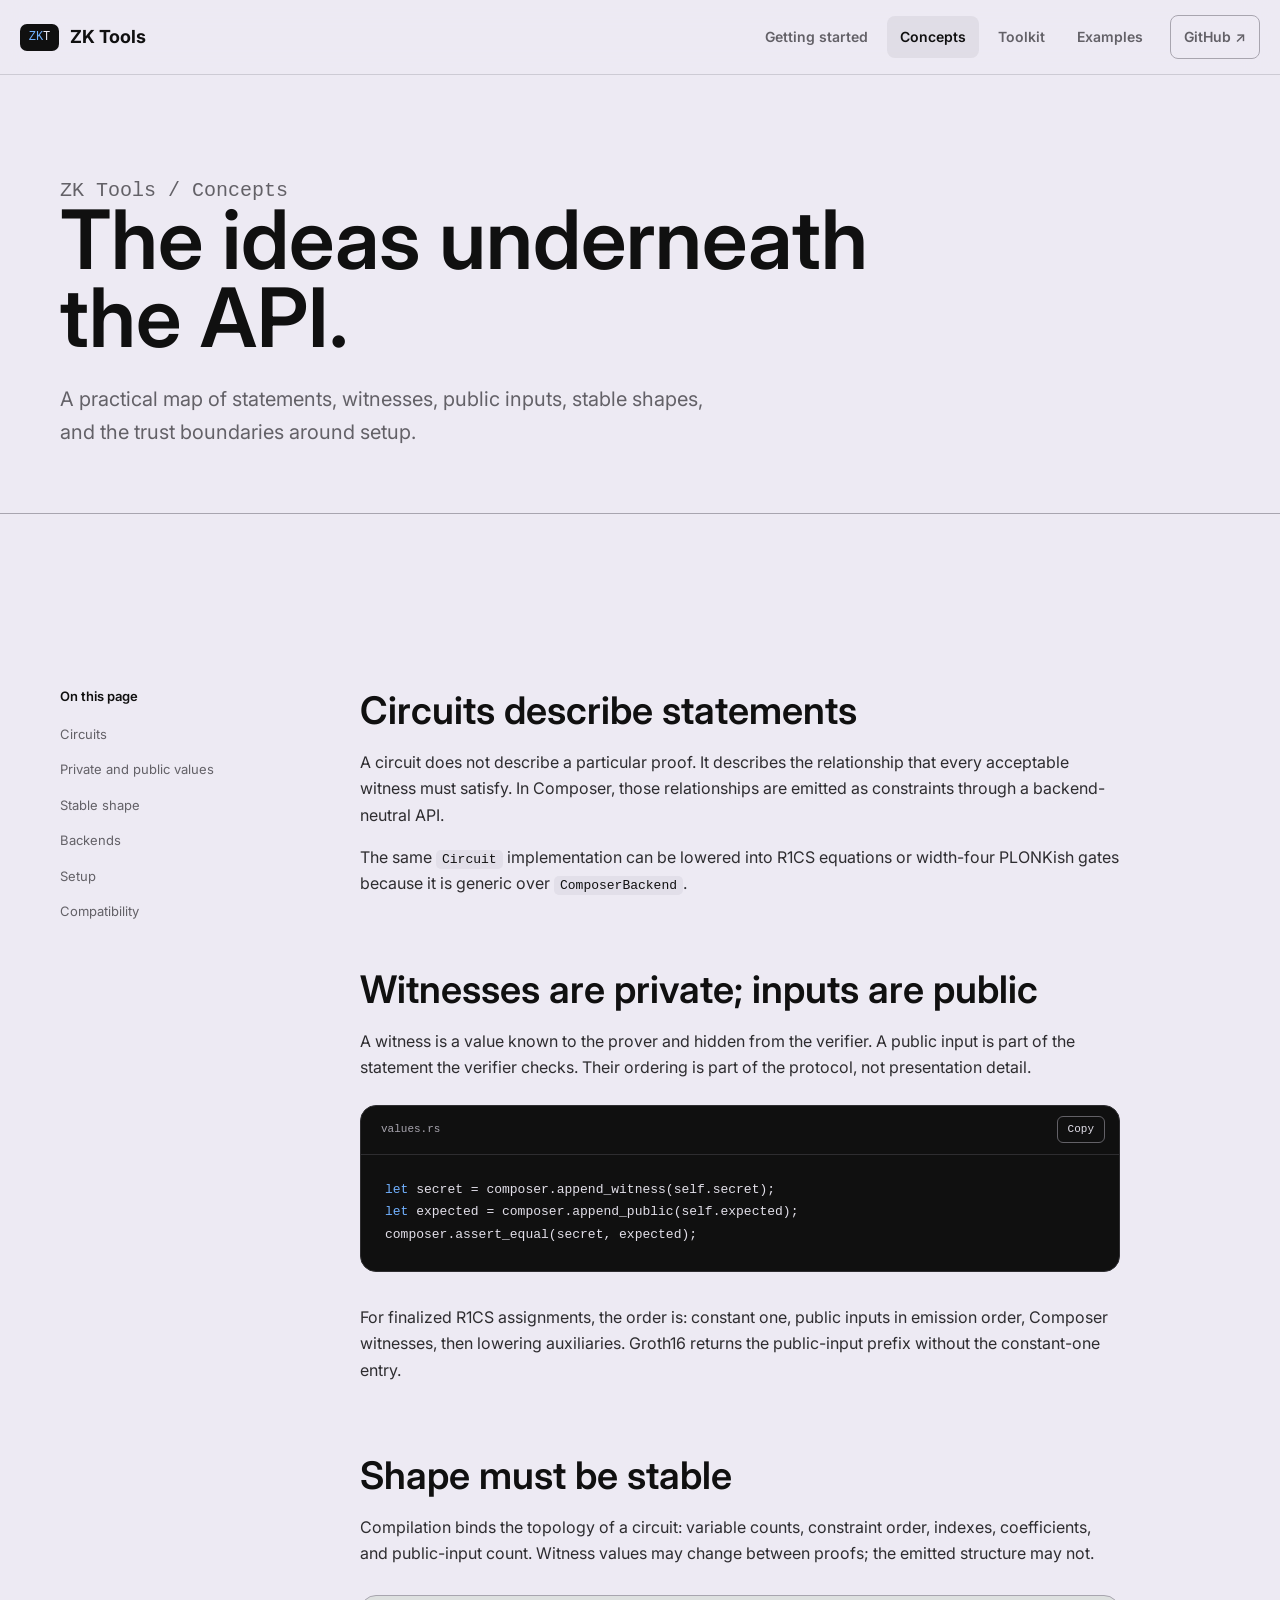
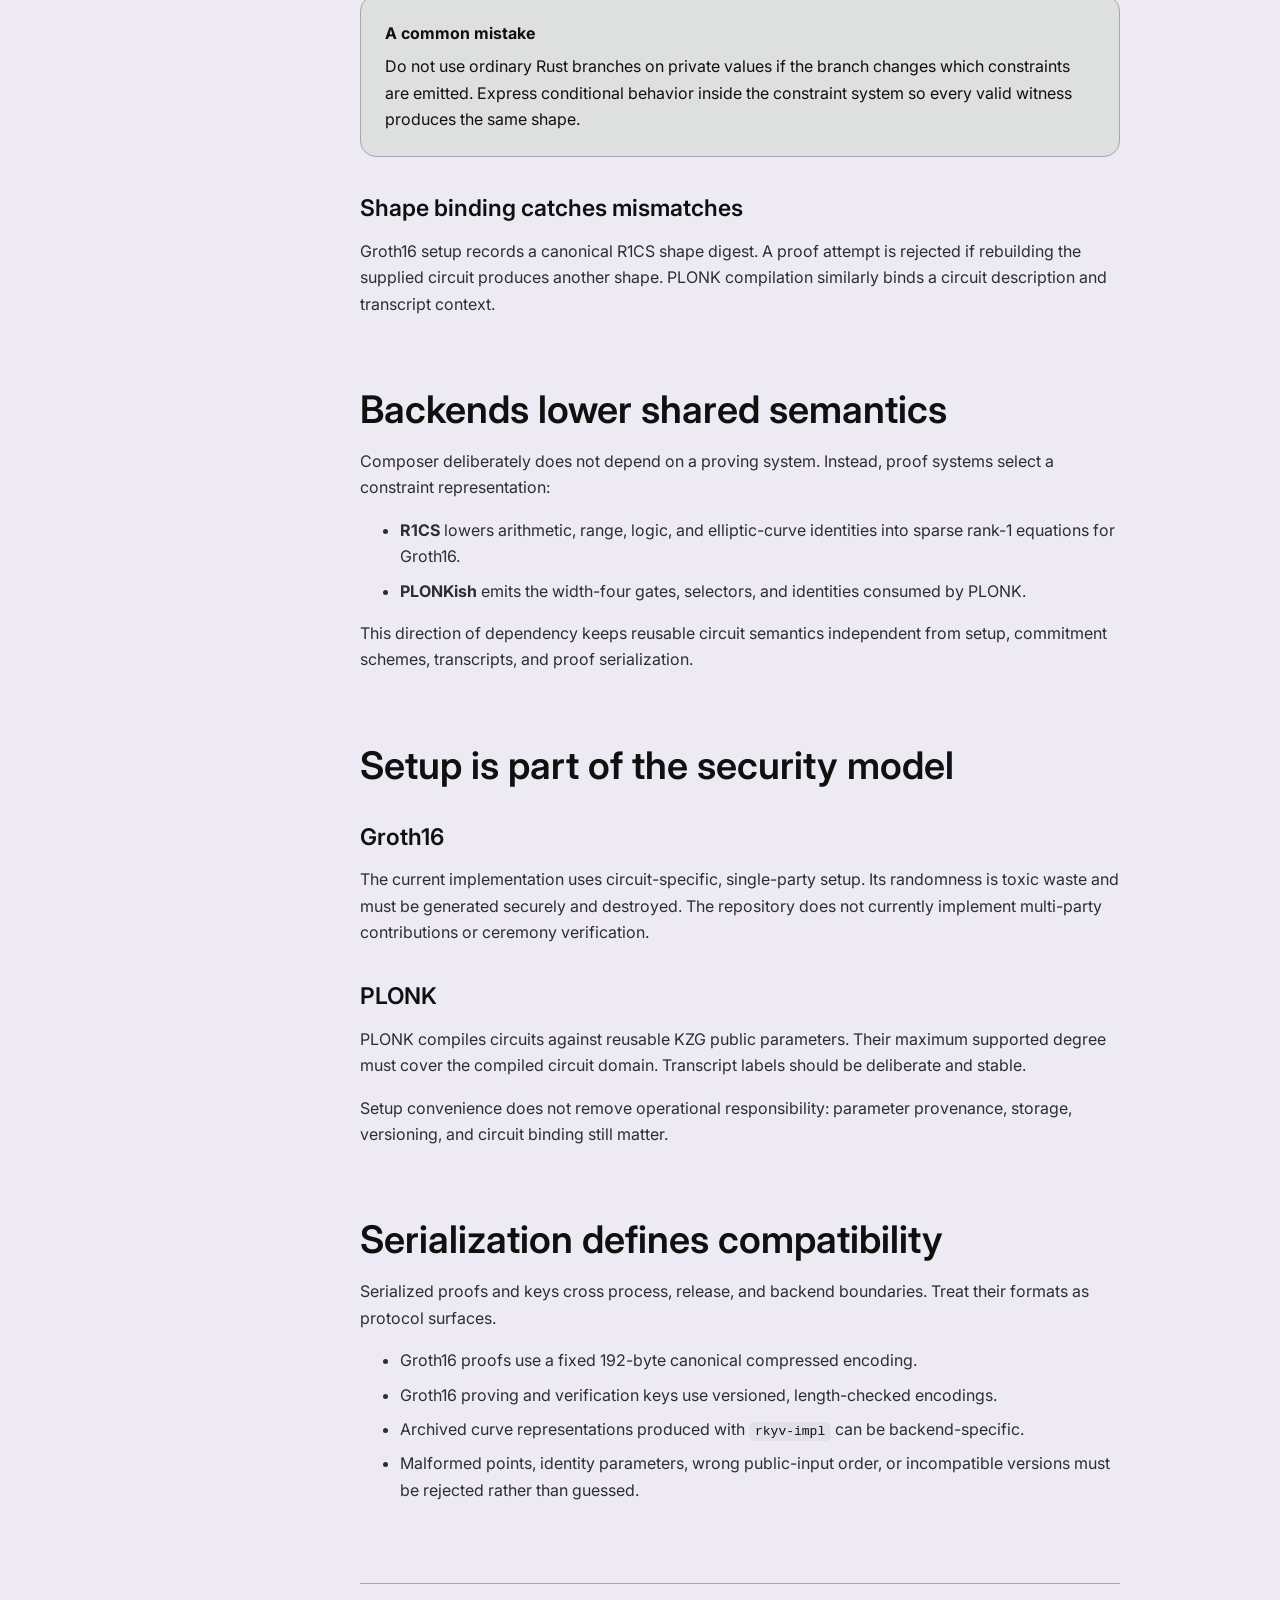
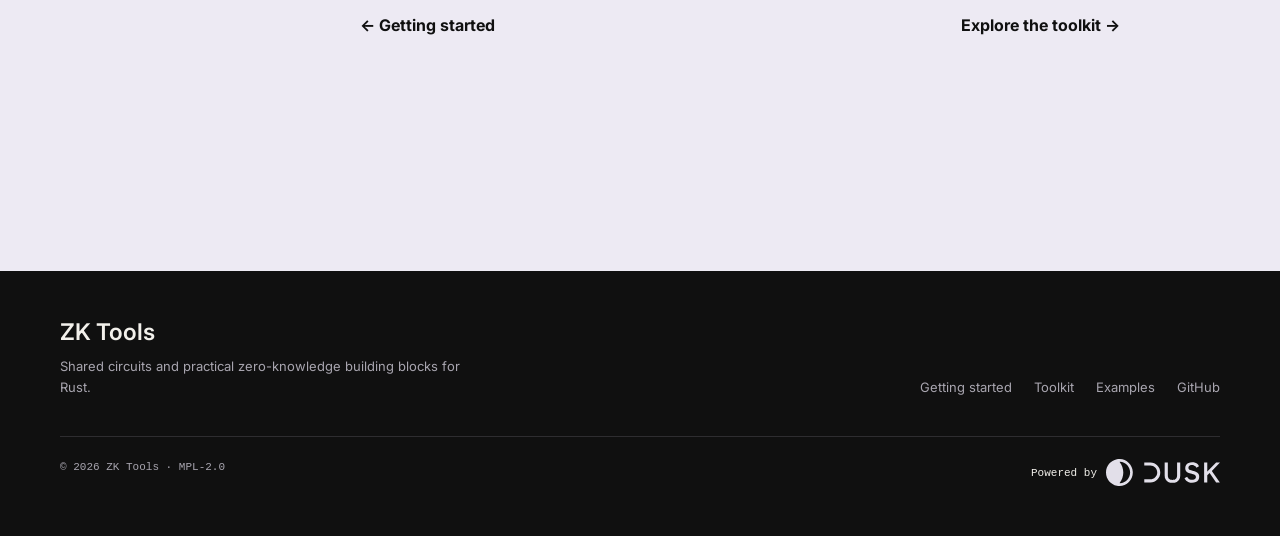
==== website/concepts/index.html @ fd23825f "Add first website iteration" ====
<!doctype html>
<html lang="en">
<head>
  <meta charset="utf-8"><meta name="viewport" content="width=device-width, initial-scale=1"><meta name="theme-color" content="#edeaf3">
  <meta name="description" content="Understand circuits, witnesses, public inputs, circuit shape, setup, and verification in ZK Tools.">
  <title>Core concepts — ZK Tools</title>
  <link rel="stylesheet" href="../assets/styles.css"><script src="../assets/site.js" defer></script>
</head>
<body>
  <a class="skip-link" href="#content">Skip to content</a>
  <header class="site-header"><div class="nav-wrap"><a class="wordmark" href="../"><span class="wordmark-mark">ZK<span class="wordmark-t">T</span></span> ZK Tools</a><button class="menu-button" type="button" aria-label="Open navigation" aria-expanded="false" data-menu-button>Menu</button><nav class="site-nav" aria-label="Main navigation" data-navigation><a href="../guide/">Getting started</a><a href="../concepts/" aria-current="page">Concepts</a><a href="../toolkit/">Toolkit</a><a href="../examples/">Examples</a><a class="nav-github" href="https://github.com/dusk-network/zk-tools">GitHub ↗</a></nav></div></header>
  <main id="content">
    <header class="page-hero container"><p class="breadcrumbs"><a href="../">ZK Tools</a> / Concepts</p><h1>The ideas underneath the API.</h1><p>A practical map of statements, witnesses, public inputs, stable shapes, and the trust boundaries around setup.</p></header>
    <div class="section"><div class="container docs-layout">
      <aside class="docs-sidebar"><strong>On this page</strong><a href="#circuits">Circuits</a><a href="#values">Private and public values</a><a href="#shape">Stable shape</a><a href="#backends">Backends</a><a href="#setup">Setup</a><a href="#serialization">Compatibility</a></aside>
      <article class="docs-content">
        <h2 id="circuits">Circuits describe statements</h2>
        <p>A circuit does not describe a particular proof. It describes the relationship that every acceptable witness must satisfy. In Composer, those relationships are emitted as constraints through a backend-neutral API.</p>
        <p>The same <span class="inline-code">Circuit</span> implementation can be lowered into R1CS equations or width-four PLONKish gates because it is generic over <span class="inline-code">ComposerBackend</span>.</p>

        <h2 id="values">Witnesses are private; inputs are public</h2>
        <p>A witness is a value known to the prover and hidden from the verifier. A public input is part of the statement the verifier checks. Their ordering is part of the protocol, not presentation detail.</p>
        <div class="code-block"><div class="code-head"><span>values.rs</span><button class="copy-button" type="button" data-copy>Copy</button></div><pre><code><span class="syntax-key">let</span> secret = composer.append_witness(self.secret);
<span class="syntax-key">let</span> expected = composer.append_public(self.expected);
composer.assert_equal(secret, expected);</code></pre></div>
        <p>For finalized R1CS assignments, the order is: constant one, public inputs in emission order, Composer witnesses, then lowering auxiliaries. Groth16 returns the public-input prefix without the constant-one entry.</p>

        <h2 id="shape">Shape must be stable</h2>
        <p>Compilation binds the topology of a circuit: variable counts, constraint order, indexes, coefficients, and public-input count. Witness values may change between proofs; the emitted structure may not.</p>
        <div class="callout"><strong>A common mistake</strong>Do not use ordinary Rust branches on private values if the branch changes which constraints are emitted. Express conditional behavior inside the constraint system so every valid witness produces the same shape.</div>
        <h3>Shape binding catches mismatches</h3>
        <p>Groth16 setup records a canonical R1CS shape digest. A proof attempt is rejected if rebuilding the supplied circuit produces another shape. PLONK compilation similarly binds a circuit description and transcript context.</p>

        <h2 id="backends">Backends lower shared semantics</h2>
        <p>Composer deliberately does not depend on a proving system. Instead, proof systems select a constraint representation:</p>
        <ul><li><strong>R1CS</strong> lowers arithmetic, range, logic, and elliptic-curve identities into sparse rank-1 equations for Groth16.</li><li><strong>PLONKish</strong> emits the width-four gates, selectors, and identities consumed by PLONK.</li></ul>
        <p>This direction of dependency keeps reusable circuit semantics independent from setup, commitment schemes, transcripts, and proof serialization.</p>

        <h2 id="setup">Setup is part of the security model</h2>
        <h3>Groth16</h3><p>The current implementation uses circuit-specific, single-party setup. Its randomness is toxic waste and must be generated securely and destroyed. The repository does not currently implement multi-party contributions or ceremony verification.</p>
        <h3>PLONK</h3><p>PLONK compiles circuits against reusable KZG public parameters. Their maximum supported degree must cover the compiled circuit domain. Transcript labels should be deliberate and stable.</p>
        <p>Setup convenience does not remove operational responsibility: parameter provenance, storage, versioning, and circuit binding still matter.</p>

        <h2 id="serialization">Serialization defines compatibility</h2>
        <p>Serialized proofs and keys cross process, release, and backend boundaries. Treat their formats as protocol surfaces.</p>
        <ul><li>Groth16 proofs use a fixed 192-byte canonical compressed encoding.</li><li>Groth16 proving and verification keys use versioned, length-checked encodings.</li><li>Archived curve representations produced with <span class="inline-code">rkyv-impl</span> can be backend-specific.</li><li>Malformed points, identity parameters, wrong public-input order, or incompatible versions must be rejected rather than guessed.</li></ul>
        <div class="doc-next"><a href="../guide/">← Getting started</a><a href="../toolkit/">Explore the toolkit →</a></div>
      </article>
    </div></div>
  </main>
  <footer class="site-footer"><div class="container"><div class="footer-grid"><div><h2 class="footer-title">ZK Tools</h2><p class="footer-copy">Shared circuits and practical zero-knowledge building blocks for Rust.</p></div><nav class="footer-links" aria-label="Footer navigation"><a href="../guide/">Getting started</a><a href="../toolkit/">Toolkit</a><a href="../examples/">Examples</a><a href="https://github.com/dusk-network/zk-tools">GitHub</a></nav></div><div class="footer-base"><span>© <span data-year>2026</span> ZK Tools · MPL-2.0</span><span class="powered">Powered by <a href="https://dusk.network" aria-label="Dusk"><img src="../assets/dusk-logo.svg" alt="Dusk"></a></span></div></div></footer>
</body>
</html>
---- website/assets/styles.css ----
@import url("https://fonts.googleapis.com/css2?family=Inter:wght@400;500;600;700&display=swap");

:root {
  --ink: #101010;
  --muted: #636167;
  --paper: #edeaf3;
  --paper-bright: #f2f0eb;
  --line: #a8a5af;
  --accent: #71b1ff;
  --accent-dark: #7ab6d9;
  --charcoal: #101010;
  --charcoal-soft: #27272a;
  --radius-sm: 8px;
  --radius-md: 16px;
  --radius-lg: 28px;
  --shadow: 0 24px 70px rgba(16, 16, 16, 0.14);
  --display: "Söhne", "Inter", "Helvetica Neue", Arial, sans-serif;
  --body: "Söhne", "Inter", "Helvetica Neue", Arial, sans-serif;
  --mono: ui-monospace, "SFMono-Regular", "SF Mono", Menlo, Consolas, monospace;
}

* { box-sizing: border-box; }
html { scroll-behavior: smooth; }
body { margin: 0; color: var(--ink); background: var(--paper); font-family: var(--body); font-size: 16px; line-height: 1.65; -webkit-font-smoothing: antialiased; }
a { color: inherit; text-decoration-thickness: 1px; text-underline-offset: 4px; }
button { font: inherit; }
code, pre { font-family: var(--mono); }

.skip-link { position: fixed; left: 16px; top: -80px; z-index: 100; padding: 10px 14px; background: var(--accent); color: var(--ink); border-radius: var(--radius-sm); transition: top 160ms ease; }
.skip-link:focus { top: 16px; }
.site-header { position: sticky; top: 0; z-index: 50; background: rgba(237, 234, 243, 0.92); border-bottom: 1px solid rgba(16, 16, 16, 0.14); backdrop-filter: blur(16px); }
.nav-wrap { width: min(1240px, calc(100% - 40px)); min-height: 74px; margin: 0 auto; display: flex; align-items: center; justify-content: space-between; gap: 28px; }
.wordmark { display: inline-flex; align-items: center; gap: 11px; font-family: var(--display); font-size: 18px; font-weight: 700; letter-spacing: 0; text-decoration: none; }
.wordmark-mark { min-width: 39px; height: 27px; padding: 0 6px; display: inline-flex; align-items: center; justify-content: center; background: var(--ink); color: var(--accent); border-radius: 7px; font: 500 12px/1 var(--mono); }
.wordmark-t { color: var(--paper); }
.site-nav { display: flex; align-items: center; gap: 6px; }
.site-nav a { padding: 9px 13px; color: var(--muted); border-radius: 8px; font-size: 14px; font-weight: 600; text-decoration: none; }
.site-nav a:hover, .site-nav a[aria-current="page"] { color: var(--ink); background: rgba(21, 24, 20, 0.06); }
.nav-github { border: 1px solid var(--line); margin-left: 8px; }
.menu-button { display: none; width: 42px; height: 42px; border: 1px solid var(--line); border-radius: 9px; background: transparent; cursor: pointer; }

.container { width: min(1160px, calc(100% - 40px)); margin: 0 auto; }
.narrow { width: min(790px, calc(100% - 40px)); margin: 0 auto; }
.section { padding: 112px 0; border-top: 1px solid var(--line); }
.section-dark { color: var(--paper-bright); background: var(--charcoal); }
.section-kicker, .eyebrow { margin: 0 0 18px; color: var(--muted); font: 500 12px/1.3 var(--mono); letter-spacing: .12em; text-transform: uppercase; }
.section-dark .section-kicker { color: #a8a5af; }
.section-title { max-width: 760px; margin: 0; font: 600 clamp(36px, 5vw, 64px)/1.02 var(--display); letter-spacing: 0; }
.section-lede { max-width: 660px; margin: 24px 0 0; color: var(--muted); font-size: 18px; }
.section-dark .section-lede { color: #dde0df; }

.hero { position: relative; overflow: hidden; padding: 96px 0 80px; }
.hero::before { content: ""; position: absolute; inset: 0; pointer-events: none; background-image: linear-gradient(rgba(16,16,16,.055) 1px, transparent 1px), linear-gradient(90deg, rgba(16,16,16,.055) 1px, transparent 1px); background-size: 54px 54px; mask-image: linear-gradient(to bottom, black, transparent 86%); }
.hero-grid { position: relative; display: grid; grid-template-columns: minmax(0, 1.18fr) minmax(370px, .82fr); gap: 72px; align-items: center; }
.hero .eyebrow { display: flex; align-items: center; gap: 10px; color: var(--ink); }
.pulse { width: 8px; height: 8px; background: var(--accent); border-radius: 50%; box-shadow: 0 0 0 5px rgba(113,177,255,.18); }
.hero h1 { max-width: 800px; margin: 0; font: 600 clamp(54px, 7vw, 92px)/.92 var(--display); letter-spacing: 0; }
.hero h1 span { display: block; color: var(--ink); }
.hero h1 .hero-accent { margin-top: .18em; color: var(--accent); font-size: .56em; line-height: 1.05; }
.hero-copy { max-width: 640px; margin: 32px 0 0; color: var(--muted); font-size: 20px; line-height: 1.55; }
.hero-actions { display: flex; flex-wrap: wrap; gap: 12px; margin-top: 34px; }
.button { display: inline-flex; align-items: center; justify-content: center; gap: 10px; min-height: 48px; padding: 0 19px; border: 1px solid var(--ink); border-radius: 10px; font-weight: 700; text-decoration: none; transition: transform 160ms ease, box-shadow 160ms ease, background 160ms ease; }
.button:hover { transform: translateY(-2px); box-shadow: 0 9px 24px rgba(16,16,16,.12); }
.button-primary { background: var(--ink); color: var(--paper-bright); }
.button-accent { background: var(--accent); color: var(--ink); border-color: var(--accent); }
.button-ghost { border-color: var(--line); }
.arrow { font-family: var(--mono); }

.circuit-card { position: relative; padding: 24px; color: #e2dfe9; background: var(--charcoal); border: 1px solid #2e2d30; border-radius: var(--radius-lg); box-shadow: var(--shadow); }
.circuit-toolbar { display: flex; justify-content: space-between; align-items: center; margin-bottom: 34px; color: #a8a5af; font: 12px/1 var(--mono); }
.status-dot { display: inline-block; width: 7px; height: 7px; margin-right: 8px; background: var(--accent); border-radius: 50%; }
.circuit-flow { display: grid; grid-template-columns: 1fr 46px 1fr; gap: 12px; align-items: center; }
.flow-stack { display: grid; gap: 10px; }
.node { padding: 14px; border: 1px solid #636167; border-radius: 10px; background: var(--charcoal-soft); }
.node small { display: block; color: #908e94; font: 10px/1.2 var(--mono); text-transform: uppercase; letter-spacing: .1em; }
.node strong { display: block; margin-top: 6px; font: 500 14px/1.3 var(--mono); }
.node-accent { color: var(--ink); background: var(--accent); border-color: var(--accent); }
.node-accent small { color: #27272a; }
.flow-arrow { color: var(--accent); text-align: center; font: 20px/1 var(--mono); }
.circuit-footer { display: flex; justify-content: space-between; margin-top: 28px; padding-top: 18px; color: #a8a5af; border-top: 1px solid #2e2d30; font: 11px/1.4 var(--mono); }

.metric-strip { display: grid; grid-template-columns: repeat(4, 1fr); border: 1px solid var(--line); border-radius: var(--radius-md); overflow: hidden; background: var(--paper-bright); }
.metric { min-height: 150px; padding: 28px; border-right: 1px solid var(--line); }
.metric:last-child { border-right: 0; }
.metric-index { color: var(--muted); font: 11px/1 var(--mono); }
.metric-value { display: block; margin-top: 25px; font: 600 23px/1.15 var(--display); letter-spacing: 0; }
.metric-label { display: block; margin-top: 8px; color: var(--muted); font-size: 13px; }

.card-grid { display: grid; grid-template-columns: repeat(3, 1fr); gap: 18px; margin-top: 54px; }
.card { min-height: 280px; padding: 28px; display: flex; flex-direction: column; background: var(--paper-bright); border: 1px solid var(--line); border-radius: var(--radius-md); transition: transform 180ms ease, box-shadow 180ms ease; }
.card:hover { transform: translateY(-4px); box-shadow: 0 18px 40px rgba(24,28,23,.08); }
.card-number { color: var(--muted); font: 11px/1 var(--mono); }
.card h3 { margin: 34px 0 10px; font: 600 25px/1.05 var(--display); letter-spacing: 0; }
.card p { margin: 0; color: var(--muted); font-size: 14px; }
.card-link { margin-top: auto; padding-top: 28px; font-weight: 700; text-decoration: none; }
.card-link span { color: var(--accent-dark); font-family: var(--mono); }

.steps { display: grid; grid-template-columns: repeat(4, 1fr); gap: 1px; margin-top: 58px; background: #2e2d30; border: 1px solid #2e2d30; border-radius: var(--radius-md); overflow: hidden; }
.step { min-height: 270px; padding: 27px; background: var(--charcoal); }
.step-index { display: inline-grid; place-items: center; width: 34px; height: 34px; color: var(--ink); background: var(--accent); border-radius: 50%; font: 500 11px/1 var(--mono); }
.step h3 { margin: 58px 0 12px; font: 600 22px/1.1 var(--display); }
.step p { margin: 0; color: #a8a5af; font-size: 14px; }

.code-block { position: relative; overflow: hidden; color: #e2dfe9; background: #101010; border: 1px solid #2e2d30; border-radius: var(--radius-md); }
.code-head { min-height: 49px; padding: 0 14px 0 20px; display: flex; align-items: center; justify-content: space-between; color: #a8a5af; border-bottom: 1px solid #2e2d30; font: 11px/1 var(--mono); }
.copy-button { padding: 7px 10px; color: #e2dfe9; background: transparent; border: 1px solid #636167; border-radius: 6px; cursor: pointer; }
.copy-button:hover, .copy-button[data-copied] { color: var(--ink); background: var(--accent); border-color: var(--accent); }
pre { margin: 0; padding: 24px; overflow-x: auto; font-size: 13px; line-height: 1.75; tab-size: 4; }
.syntax-key { color: #71b1ff; }
.syntax-type { color: #7ab6d9; }
.syntax-comment { color: #908e94; }
.syntax-string { color: #e2dfe9; }

.split { display: grid; grid-template-columns: .85fr 1.15fr; gap: 74px; align-items: start; }
.callout { padding: 24px; background: #dde0df; border: 1px solid #a8a5af; border-radius: var(--radius-md); }
.callout strong { display: block; margin-bottom: 7px; font-family: var(--display); }

.page-hero { padding: 80px 0 64px; }
.breadcrumbs { margin: 0 0 28px; color: var(--muted); font: 12px/1 var(--mono); }
.breadcrumbs a { text-decoration: none; }
.page-hero h1 { max-width: 900px; margin: 0; font: 600 clamp(48px, 7vw, 82px)/.95 var(--display); letter-spacing: 0; }
.page-hero p { max-width: 680px; margin: 26px 0 0; color: var(--muted); font-size: 20px; }
.docs-layout { display: grid; grid-template-columns: 220px minmax(0, 760px); gap: 80px; align-items: start; padding: 64px 0 120px; }
.docs-sidebar { position: sticky; top: 106px; }
.docs-sidebar strong { display: block; margin-bottom: 14px; font: 600 13px/1 var(--display); }
.docs-sidebar a { display: block; padding: 7px 0; color: var(--muted); font-size: 13px; text-decoration: none; }
.docs-sidebar a:hover { color: var(--ink); }
.docs-content h2 { margin: 72px 0 18px; font: 600 38px/1.08 var(--display); letter-spacing: 0; }
.docs-content h2:first-child { margin-top: 0; }
.docs-content h3 { margin: 38px 0 12px; font: 600 23px/1.15 var(--display); letter-spacing: 0; }
.docs-content p, .docs-content li { color: #2e2d30; }
.docs-content li + li { margin-top: 8px; }
.docs-content .code-block { margin: 24px 0 32px; }
.docs-content .callout { margin: 28px 0; }
.inline-code { padding: 2px 6px; color: var(--ink); background: #e2dfe9; border-radius: 5px; font: 13px/1.5 var(--mono); }
.doc-next { display: flex; justify-content: space-between; gap: 20px; margin-top: 80px; padding-top: 28px; border-top: 1px solid var(--line); }
.doc-next a { font-weight: 700; text-decoration: none; }

.tool-list { margin-top: 42px; border-top: 1px solid var(--line); }
.tool-row { display: grid; grid-template-columns: 46px 210px 1fr auto; gap: 20px; align-items: center; padding: 24px 0; border-bottom: 1px solid var(--line); }
.tool-index { color: var(--muted); font: 11px/1 var(--mono); }
.tool-name { font: 600 18px/1.2 var(--display); }
.tool-desc { color: var(--muted); font-size: 14px; }
.tag { display: inline-flex; padding: 5px 8px; color: #27272a; background: #dde0df; border-radius: 5px; font: 10px/1 var(--mono); text-transform: uppercase; letter-spacing: .08em; }
.tabs { margin-top: 30px; }
.tab-list { display: flex; flex-wrap: wrap; gap: 8px; margin-bottom: 12px; }
.tab-list button { padding: 9px 13px; color: var(--muted); background: transparent; border: 1px solid var(--line); border-radius: 8px; cursor: pointer; }
.tab-list button[aria-selected="true"] { color: var(--ink); background: var(--accent); border-color: var(--accent-dark); }
[hidden] { display: none !important; }

.site-footer { padding: 50px 0; color: #a8a5af; background: #101010; }
.footer-grid { display: grid; grid-template-columns: 1fr auto; gap: 30px; align-items: end; }
.footer-title { margin: 0; color: var(--paper-bright); font: 600 23px/1 var(--display); letter-spacing: 0; }
.footer-copy { max-width: 430px; margin: 12px 0 0; font-size: 13px; }
.footer-links { display: flex; gap: 22px; font-size: 13px; }
.footer-links a { text-decoration: none; }
.footer-base { display: flex; justify-content: space-between; margin-top: 38px; padding-top: 22px; border-top: 1px solid #2e2d30; font: 11px/1.5 var(--mono); }
.powered { display: inline-flex; align-items: center; gap: 9px; color: var(--paper-bright); }
.powered a { display: inline-flex; color: var(--accent); }
.powered img { display: block; width: 114px; height: auto; }

@media (max-width: 900px) {
  .menu-button { display: inline-grid; place-items: center; }
  .site-nav { display: none; position: absolute; inset: 74px 20px auto; padding: 12px; background: var(--paper-bright); border: 1px solid var(--line); border-radius: 12px; box-shadow: var(--shadow); }
  .site-nav[data-open] { display: grid; }
  .nav-github { margin-left: 0; }
  .hero-grid, .split { grid-template-columns: 1fr; }
  .hero-grid { gap: 50px; }
  .circuit-card { max-width: 620px; }
  .card-grid { grid-template-columns: repeat(2, 1fr); }
  .metric-strip, .steps { grid-template-columns: repeat(2, 1fr); }
  .metric:nth-child(2) { border-right: 0; }
  .metric:nth-child(-n+2) { border-bottom: 1px solid var(--line); }
  .docs-layout { grid-template-columns: 1fr; gap: 32px; }
  .docs-sidebar { position: static; display: none; }
}

@media (max-width: 620px) {
  .nav-wrap, .container, .narrow { width: min(100% - 28px, 1160px); }
  .section { padding: 80px 0; }
  .hero { padding-top: 70px; }
  .hero h1 { font-size: clamp(52px, 18vw, 78px); }
  .hero-copy { font-size: 18px; }
  .circuit-flow { grid-template-columns: 1fr; }
  .flow-arrow { transform: rotate(90deg); }
  .card-grid, .metric-strip, .steps { grid-template-columns: 1fr; }
  .metric, .metric:nth-child(2) { border-right: 0; border-bottom: 1px solid var(--line); }
  .metric:last-child { border-bottom: 0; }
  .tool-row { grid-template-columns: 34px 1fr; }
  .tool-desc { grid-column: 2; }
  .tool-row .tag { grid-column: 2; justify-self: start; }
  .footer-grid { grid-template-columns: 1fr; }
  .footer-links { flex-wrap: wrap; }
  .footer-base { display: grid; gap: 10px; }
  .doc-next { flex-direction: column; }
}

@media (prefers-reduced-motion: reduce) {
  html { scroll-behavior: auto; }
  *, *::before, *::after { transition-duration: .01ms !important; }
}
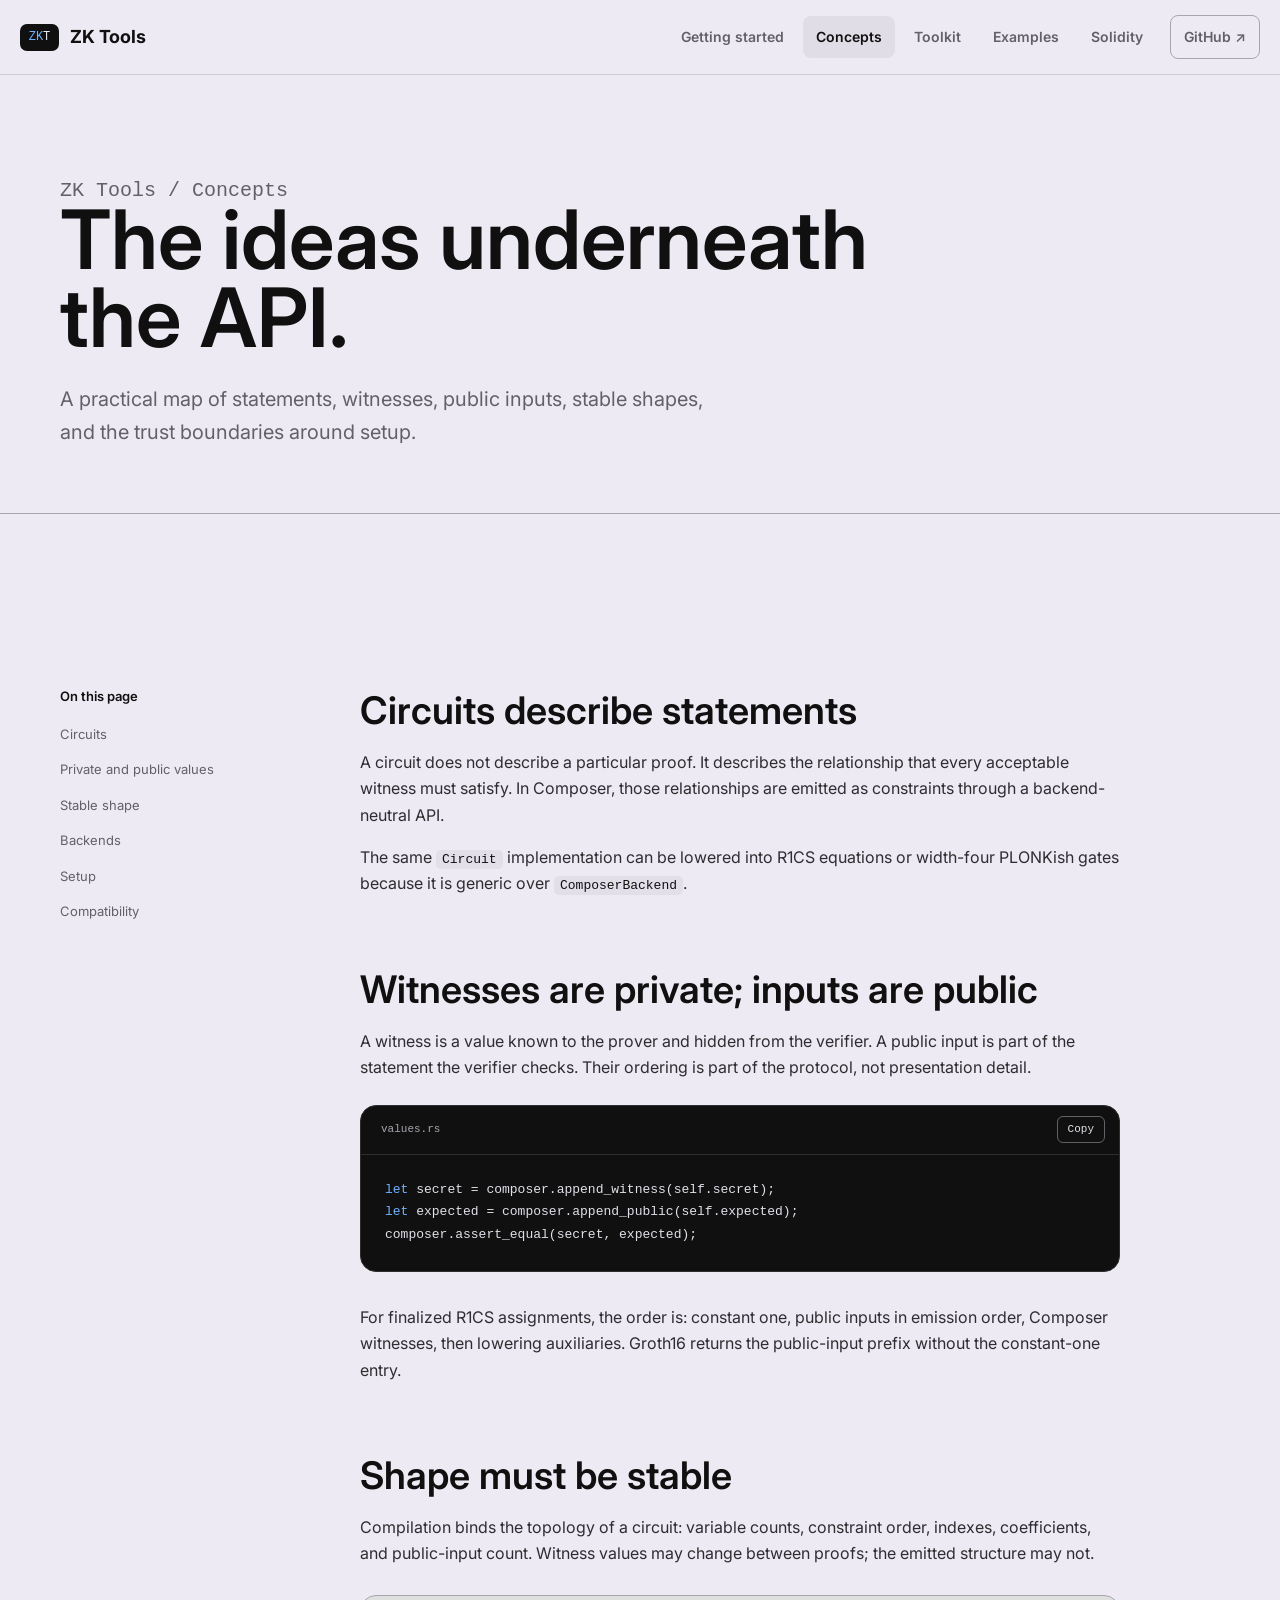
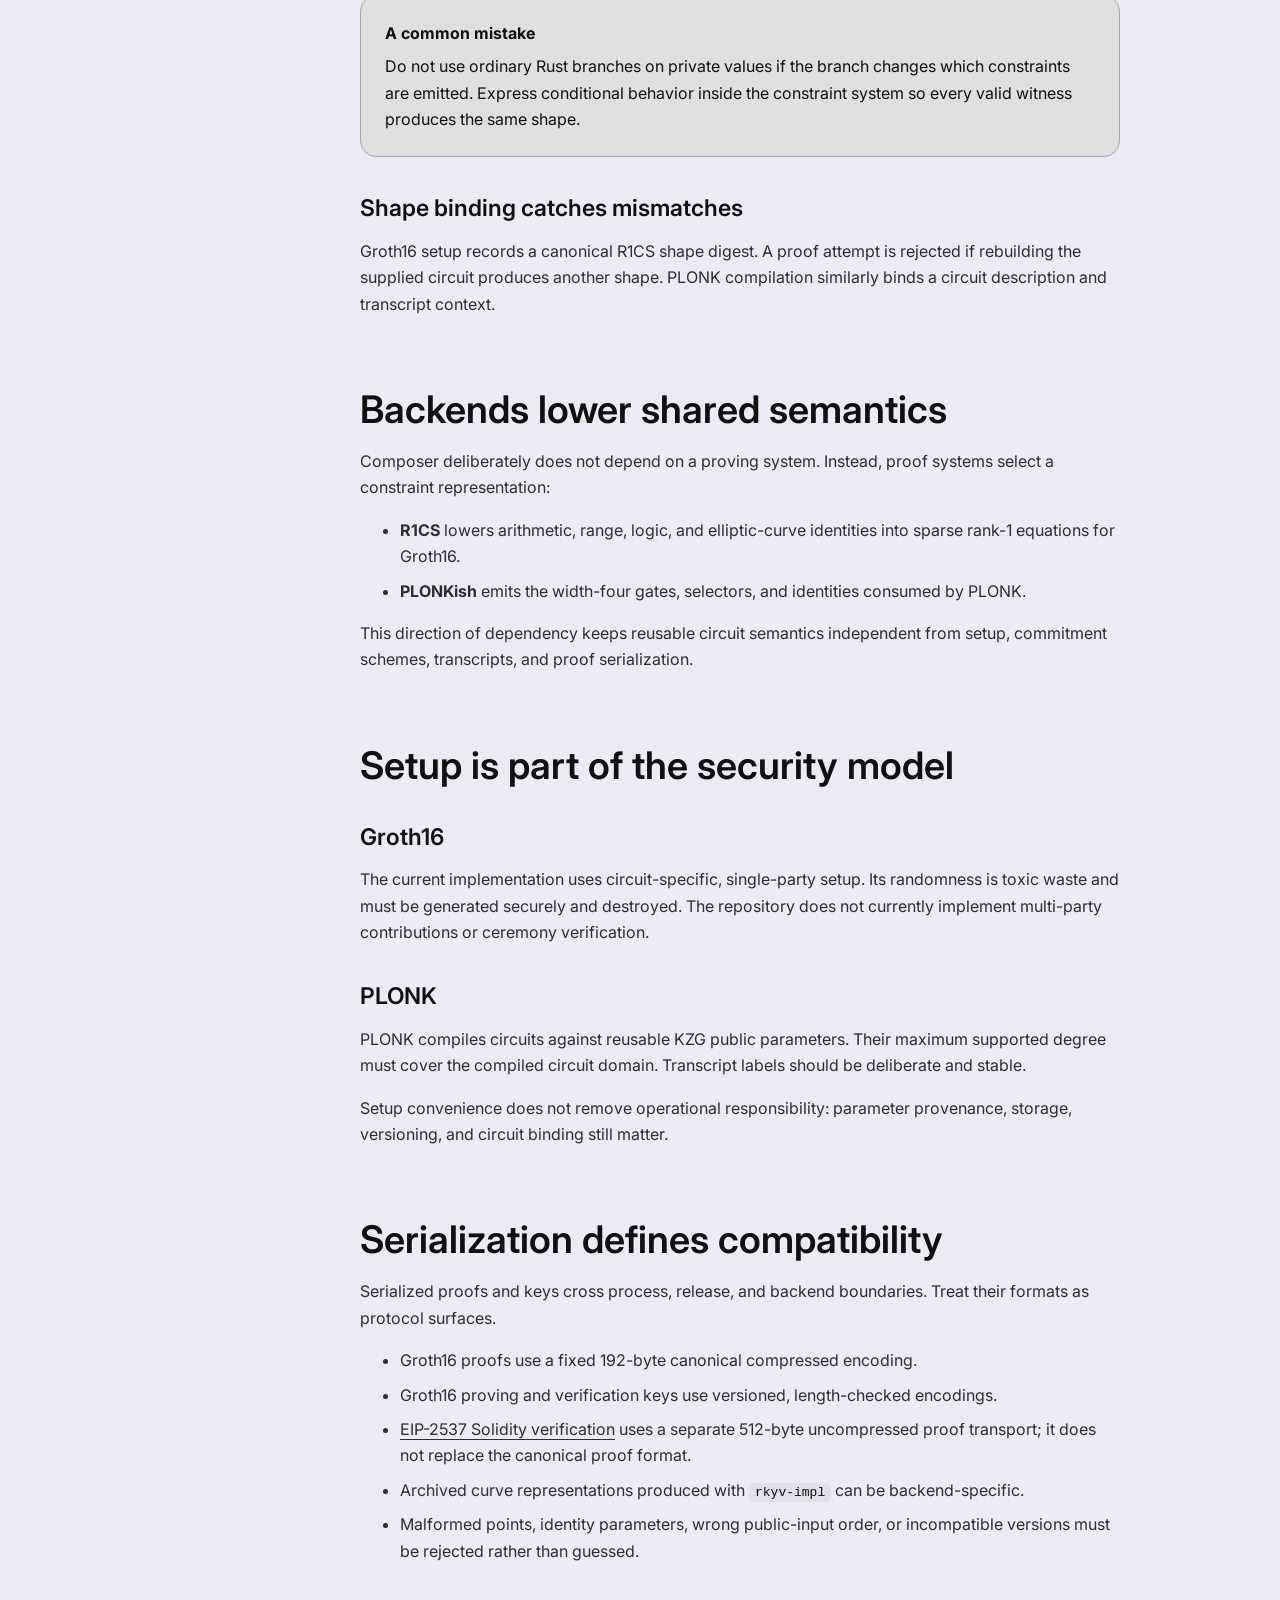
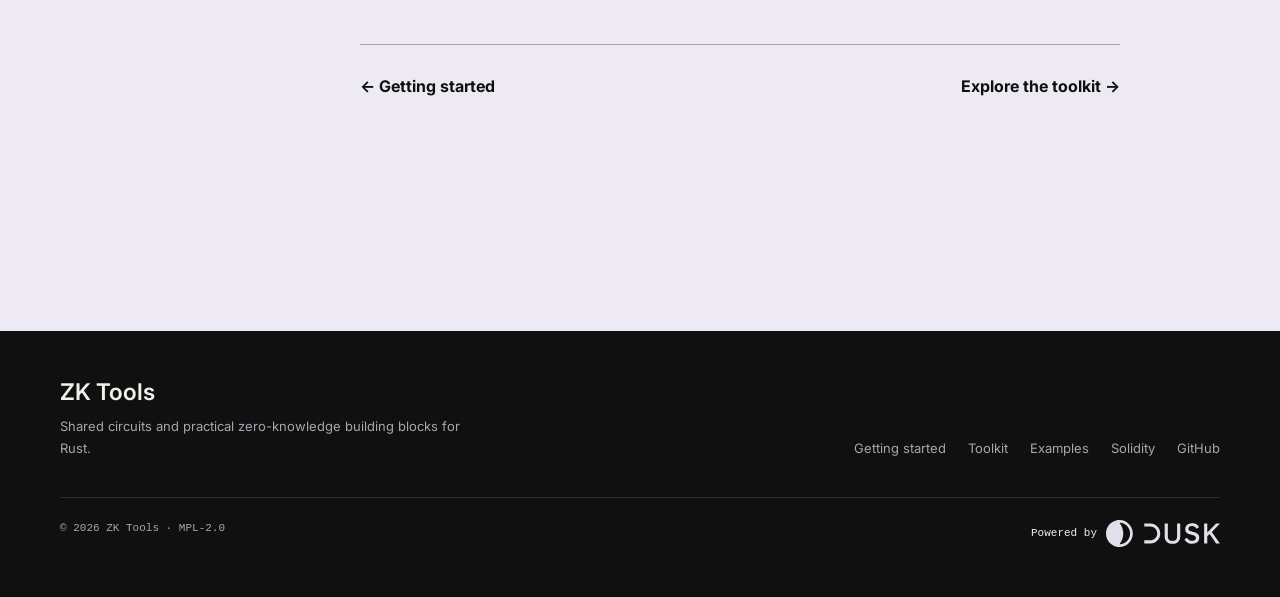
==== commit 454d4eb5: "website: Document Solidity" ====
--- a/website/concepts/index.html
+++ b/website/concepts/index.html
@@ -8,7 +8,7 @@
 </head>
 <body>
   <a class="skip-link" href="#content">Skip to content</a>
-  <header class="site-header"><div class="nav-wrap"><a class="wordmark" href="../"><span class="wordmark-mark">ZK<span class="wordmark-t">T</span></span> ZK Tools</a><button class="menu-button" type="button" aria-label="Open navigation" aria-expanded="false" data-menu-button>Menu</button><nav class="site-nav" aria-label="Main navigation" data-navigation><a href="../guide/">Getting started</a><a href="../concepts/" aria-current="page">Concepts</a><a href="../toolkit/">Toolkit</a><a href="../examples/">Examples</a><a class="nav-github" href="https://github.com/dusk-network/zk-tools">GitHub ↗</a></nav></div></header>
+  <header class="site-header"><div class="nav-wrap"><a class="wordmark" href="../"><span class="wordmark-mark">ZK<span class="wordmark-t">T</span></span> ZK Tools</a><button class="menu-button" type="button" aria-label="Open navigation" aria-expanded="false" data-menu-button>Menu</button><nav class="site-nav" aria-label="Main navigation" data-navigation><a href="../guide/">Getting started</a><a href="../concepts/" aria-current="page">Concepts</a><a href="../toolkit/">Toolkit</a><a href="../examples/">Examples</a><a href="../solidity/">Solidity</a><a class="nav-github" href="https://github.com/dusk-network/zk-tools">GitHub ↗</a></nav></div></header>
   <main id="content">
     <header class="page-hero container"><p class="breadcrumbs"><a href="../">ZK Tools</a> / Concepts</p><h1>The ideas underneath the API.</h1><p>A practical map of statements, witnesses, public inputs, stable shapes, and the trust boundaries around setup.</p></header>
     <div class="section"><div class="container docs-layout">
@@ -43,11 +43,11 @@
 
         <h2 id="serialization">Serialization defines compatibility</h2>
         <p>Serialized proofs and keys cross process, release, and backend boundaries. Treat their formats as protocol surfaces.</p>
-        <ul><li>Groth16 proofs use a fixed 192-byte canonical compressed encoding.</li><li>Groth16 proving and verification keys use versioned, length-checked encodings.</li><li>Archived curve representations produced with <span class="inline-code">rkyv-impl</span> can be backend-specific.</li><li>Malformed points, identity parameters, wrong public-input order, or incompatible versions must be rejected rather than guessed.</li></ul>
+        <ul><li>Groth16 proofs use a fixed 192-byte canonical compressed encoding.</li><li>Groth16 proving and verification keys use versioned, length-checked encodings.</li><li><a href="../solidity/">EIP-2537 Solidity verification</a> uses a separate 512-byte uncompressed proof transport; it does not replace the canonical proof format.</li><li>Archived curve representations produced with <span class="inline-code">rkyv-impl</span> can be backend-specific.</li><li>Malformed points, identity parameters, wrong public-input order, or incompatible versions must be rejected rather than guessed.</li></ul>
         <div class="doc-next"><a href="../guide/">← Getting started</a><a href="../toolkit/">Explore the toolkit →</a></div>
       </article>
     </div></div>
   </main>
-  <footer class="site-footer"><div class="container"><div class="footer-grid"><div><h2 class="footer-title">ZK Tools</h2><p class="footer-copy">Shared circuits and practical zero-knowledge building blocks for Rust.</p></div><nav class="footer-links" aria-label="Footer navigation"><a href="../guide/">Getting started</a><a href="../toolkit/">Toolkit</a><a href="../examples/">Examples</a><a href="https://github.com/dusk-network/zk-tools">GitHub</a></nav></div><div class="footer-base"><span>© <span data-year>2026</span> ZK Tools · MPL-2.0</span><span class="powered">Powered by <a href="https://dusk.network" aria-label="Dusk"><img src="../assets/dusk-logo.svg" alt="Dusk"></a></span></div></div></footer>
+  <footer class="site-footer"><div class="container"><div class="footer-grid"><div><h2 class="footer-title">ZK Tools</h2><p class="footer-copy">Shared circuits and practical zero-knowledge building blocks for Rust.</p></div><nav class="footer-links" aria-label="Footer navigation"><a href="../guide/">Getting started</a><a href="../toolkit/">Toolkit</a><a href="../examples/">Examples</a><a href="../solidity/">Solidity</a><a href="https://github.com/dusk-network/zk-tools">GitHub</a></nav></div><div class="footer-base"><span>© <span data-year>2026</span> ZK Tools · MPL-2.0</span><span class="powered">Powered by <a href="https://dusk.network" aria-label="Dusk"><img src="../assets/dusk-logo.svg" alt="Dusk"></a></span></div></div></footer>
 </body>
 </html>
